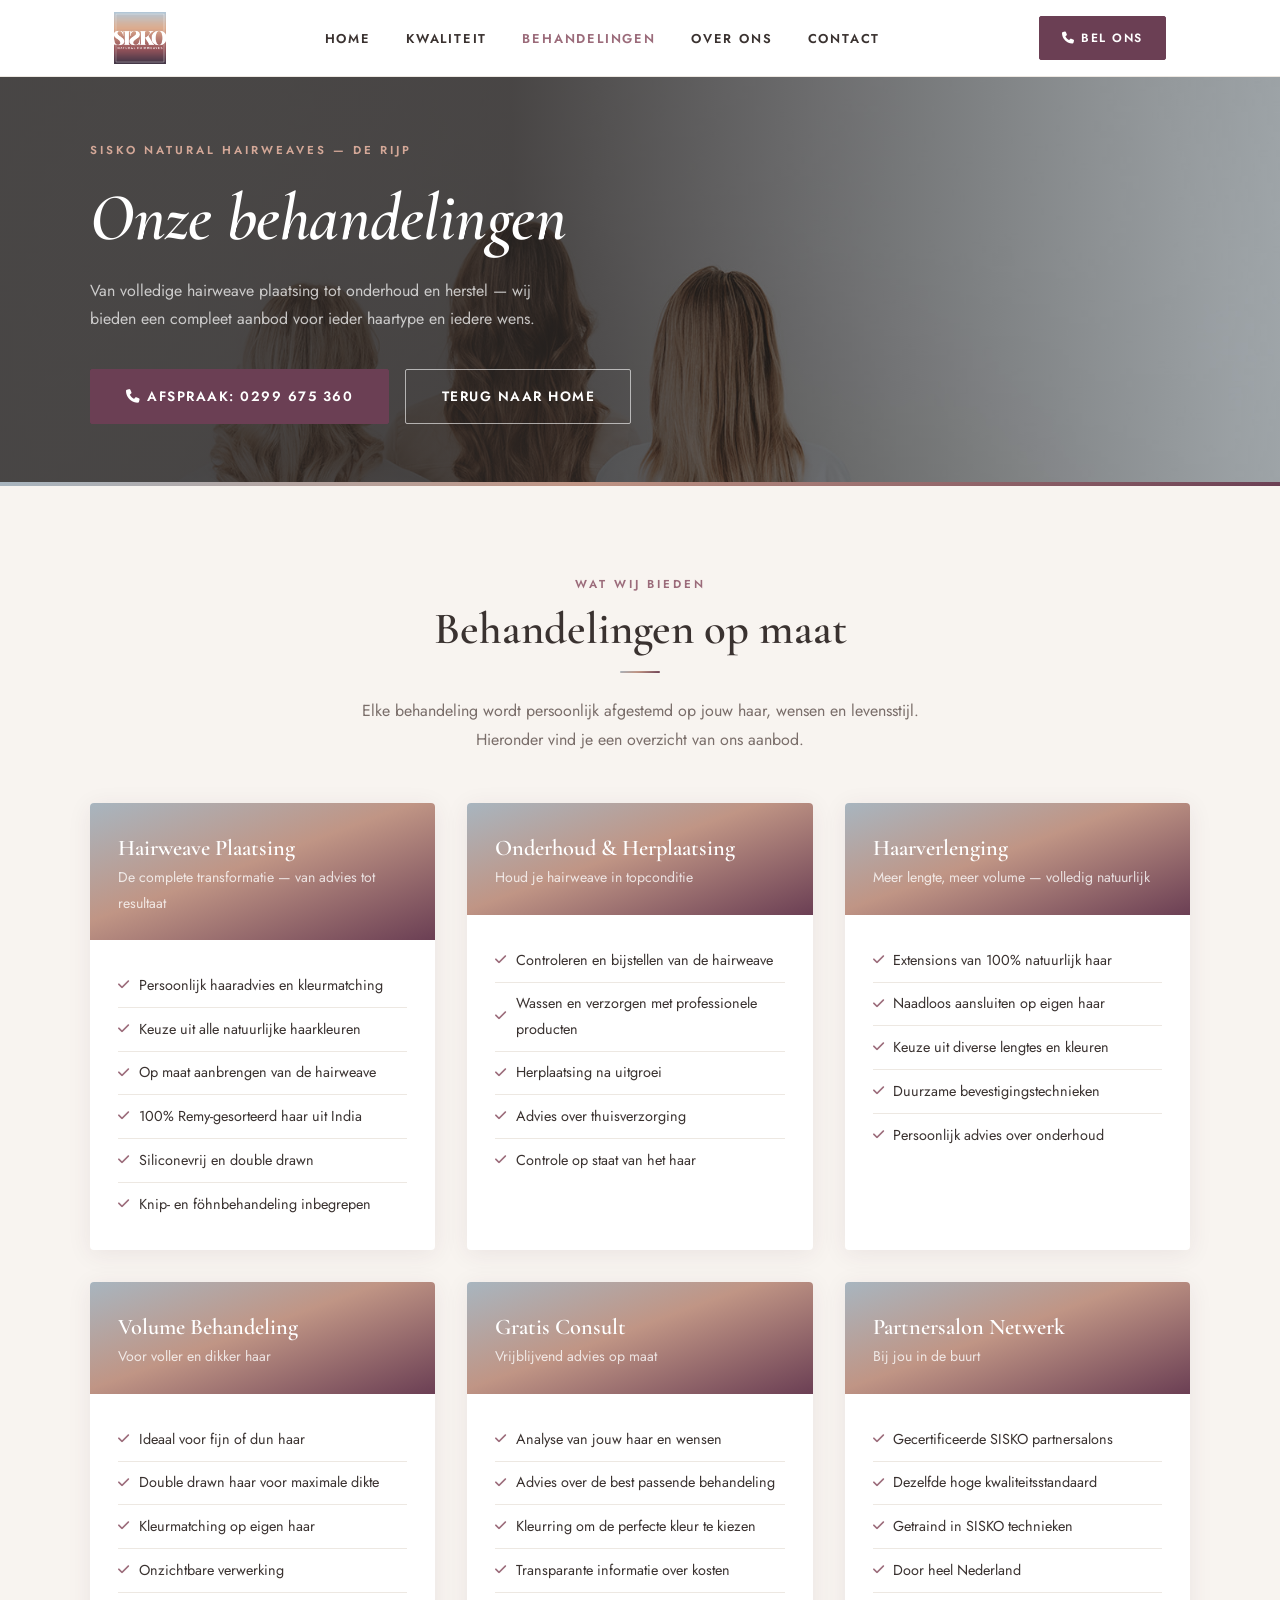
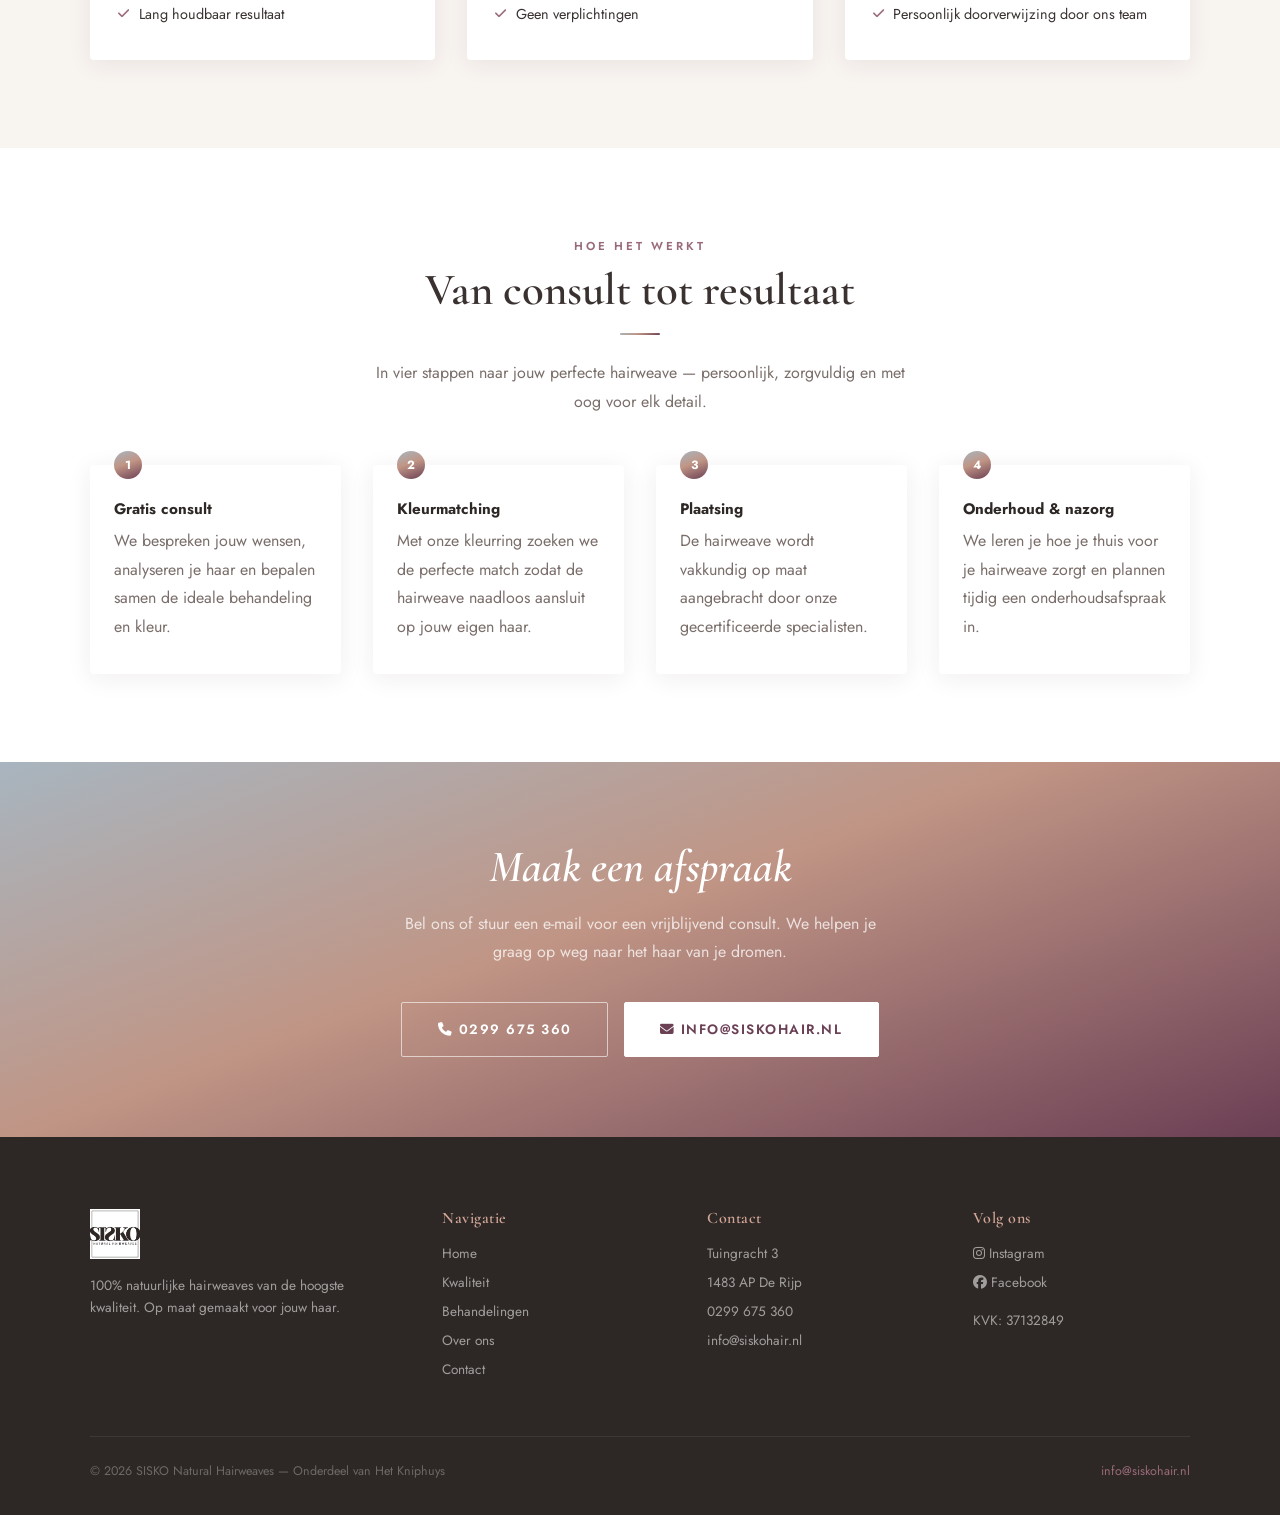
==== behandelingen.html @ 674715ca "Initiële website SISKO Natural Hairweaves Homepage en behandelingenpagina met echt logo, merkfoto's " ====
<!DOCTYPE html>
<html lang="nl">
<head>
  <meta charset="UTF-8" />
  <meta name="viewport" content="width=device-width, initial-scale=1.0" />
  <title>Hairweave Behandelingen — SISKO Natural Hairweaves De Rijp</title>
  <meta name="description" content="Ontdek alle hairweave behandelingen van SISKO Natural Hairweaves in De Rijp. Van plaatsing tot onderhoud — 100% natuurlijk haar op maat. Bel 0299 675 360." />
  <link rel="preconnect" href="https://fonts.googleapis.com" />
  <link rel="preconnect" href="https://fonts.gstatic.com" crossorigin />
  <link href="https://fonts.googleapis.com/css2?family=Cormorant+Garamond:ital,wght@0,400;0,600;1,400;1,600&family=Jost:wght@400;500;600;700&display=swap" rel="stylesheet" />
  <link rel="stylesheet" href="https://cdnjs.cloudflare.com/ajax/libs/font-awesome/6.5.1/css/all.min.css" />
  <link rel="stylesheet" href="style.css" />
</head>
<body>

  <!-- ═══════════ HEADER ═══════════ -->
  <header class="site-header">
    <div class="nav-inner">
      <a href="index.html" class="nav-logo">
        <img src="logo.png" alt="SISKO Natural Hairweaves" />
      </a>
      <nav aria-label="Hoofdnavigatie">
        <ul class="nav-links">
          <li><a href="index.html">Home</a></li>
          <li><a href="index.html#kwaliteit">Kwaliteit</a></li>
          <li><a href="behandelingen.html" class="actief">Behandelingen</a></li>
          <li><a href="index.html#over">Over ons</a></li>
          <li><a href="index.html#contact">Contact</a></li>
        </ul>
      </nav>
      <a href="tel:0299675360" class="btn btn-primary" style="font-size:.75rem;padding:.65rem 1.4rem;"><i class="fa-solid fa-phone"></i> Bel ons</a>
    </div>
  </header>

  <!-- ═══════════ HERO ═══════════ -->
  <section class="hero sub-hero">
    <div class="hero-bg" style="background-image: url('modellen.jpg'); background-position: center 25%;"></div>
    <div class="hero-overlay"></div>
    <div class="hero-content">
      <span class="hero-eyebrow">SISKO Natural Hairweaves — De Rijp</span>
      <h1>Onze behandelingen</h1>
      <p>Van volledige hairweave plaatsing tot onderhoud en herstel — wij bieden een compleet aanbod voor ieder haartype en iedere wens.</p>
      <div class="hero-knoppen">
        <a href="tel:0299675360" class="btn btn-primary"><i class="fa-solid fa-phone"></i> Afspraak: 0299 675 360</a>
        <a href="index.html" class="btn btn-outline">Terug naar home</a>
      </div>
    </div>
  </section>

  <div class="gradient-bar"></div>

  <!-- ═══════════ BEHANDELINGEN ═══════════ -->
  <section class="sectie sectie-creme">
    <div class="container">
      <span class="sectie-label" style="display:block;text-align:center;">Wat wij bieden</span>
      <h2 class="sectie-titel">Behandelingen op maat</h2>
      <div class="divider"></div>
      <p class="sectie-ondertitel">Elke behandeling wordt persoonlijk afgestemd op jouw haar, wensen en levensstijl. Hieronder vind je een overzicht van ons aanbod.</p>

      <div class="behandelingen-grid">

        <!-- HAIRWEAVE PLAATSING -->
        <div class="behandeling-kaart">
          <div class="behandeling-header">
            <h3>Hairweave Plaatsing</h3>
            <p>De complete transformatie — van advies tot resultaat</p>
          </div>
          <div class="behandeling-body">
            <ul>
              <li><i class="fa-solid fa-check"></i> Persoonlijk haaradvies en kleurmatching</li>
              <li><i class="fa-solid fa-check"></i> Keuze uit alle natuurlijke haarkleuren</li>
              <li><i class="fa-solid fa-check"></i> Op maat aanbrengen van de hairweave</li>
              <li><i class="fa-solid fa-check"></i> 100% Remy-gesorteerd haar uit India</li>
              <li><i class="fa-solid fa-check"></i> Siliconevrij en double drawn</li>
              <li><i class="fa-solid fa-check"></i> Knip- en föhnbehandeling inbegrepen</li>
            </ul>
          </div>
        </div>

        <!-- ONDERHOUD -->
        <div class="behandeling-kaart">
          <div class="behandeling-header">
            <h3>Onderhoud &amp; Herplaatsing</h3>
            <p>Houd je hairweave in topconditie</p>
          </div>
          <div class="behandeling-body">
            <ul>
              <li><i class="fa-solid fa-check"></i> Controleren en bijstellen van de hairweave</li>
              <li><i class="fa-solid fa-check"></i> Wassen en verzorgen met professionele producten</li>
              <li><i class="fa-solid fa-check"></i> Herplaatsing na uitgroei</li>
              <li><i class="fa-solid fa-check"></i> Advies over thuisverzorging</li>
              <li><i class="fa-solid fa-check"></i> Controle op staat van het haar</li>
            </ul>
          </div>
        </div>

        <!-- HAARVERLENGING -->
        <div class="behandeling-kaart">
          <div class="behandeling-header">
            <h3>Haarverlenging</h3>
            <p>Meer lengte, meer volume — volledig natuurlijk</p>
          </div>
          <div class="behandeling-body">
            <ul>
              <li><i class="fa-solid fa-check"></i> Extensions van 100% natuurlijk haar</li>
              <li><i class="fa-solid fa-check"></i> Naadloos aansluiten op eigen haar</li>
              <li><i class="fa-solid fa-check"></i> Keuze uit diverse lengtes en kleuren</li>
              <li><i class="fa-solid fa-check"></i> Duurzame bevestigingstechnieken</li>
              <li><i class="fa-solid fa-check"></i> Persoonlijk advies over onderhoud</li>
            </ul>
          </div>
        </div>

        <!-- VOLUME BEHANDELING -->
        <div class="behandeling-kaart">
          <div class="behandeling-header">
            <h3>Volume Behandeling</h3>
            <p>Voor voller en dikker haar</p>
          </div>
          <div class="behandeling-body">
            <ul>
              <li><i class="fa-solid fa-check"></i> Ideaal voor fijn of dun haar</li>
              <li><i class="fa-solid fa-check"></i> Double drawn haar voor maximale dikte</li>
              <li><i class="fa-solid fa-check"></i> Kleurmatching op eigen haar</li>
              <li><i class="fa-solid fa-check"></i> Onzichtbare verwerking</li>
              <li><i class="fa-solid fa-check"></i> Lang houdbaar resultaat</li>
            </ul>
          </div>
        </div>

        <!-- CONSULT -->
        <div class="behandeling-kaart">
          <div class="behandeling-header">
            <h3>Gratis Consult</h3>
            <p>Vrijblijvend advies op maat</p>
          </div>
          <div class="behandeling-body">
            <ul>
              <li><i class="fa-solid fa-check"></i> Analyse van jouw haar en wensen</li>
              <li><i class="fa-solid fa-check"></i> Advies over de best passende behandeling</li>
              <li><i class="fa-solid fa-check"></i> Kleurring om de perfecte kleur te kiezen</li>
              <li><i class="fa-solid fa-check"></i> Transparante informatie over kosten</li>
              <li><i class="fa-solid fa-check"></i> Geen verplichtingen</li>
            </ul>
          </div>
        </div>

        <!-- PARTNERSALON -->
        <div class="behandeling-kaart">
          <div class="behandeling-header">
            <h3>Partnersalon Netwerk</h3>
            <p>Bij jou in de buurt</p>
          </div>
          <div class="behandeling-body">
            <ul>
              <li><i class="fa-solid fa-check"></i> Gecertificeerde SISKO partnersalons</li>
              <li><i class="fa-solid fa-check"></i> Dezelfde hoge kwaliteitsstandaard</li>
              <li><i class="fa-solid fa-check"></i> Getraind in SISKO technieken</li>
              <li><i class="fa-solid fa-check"></i> Door heel Nederland</li>
              <li><i class="fa-solid fa-check"></i> Persoonlijk doorverwijzing door ons team</li>
            </ul>
          </div>
        </div>

      </div>
    </div>
  </section>

  <!-- ═══════════ HET PROCES ═══════════ -->
  <section class="sectie">
    <div class="container">
      <span class="sectie-label" style="display:block;text-align:center;">Hoe het werkt</span>
      <h2 class="sectie-titel">Van consult tot resultaat</h2>
      <div class="divider"></div>
      <p class="sectie-ondertitel">In vier stappen naar jouw perfecte hairweave — persoonlijk, zorgvuldig en met oog voor elk detail.</p>
      <div class="stappen-grid">
        <div class="stap">
          <h3>Gratis consult</h3>
          <p>We bespreken jouw wensen, analyseren je haar en bepalen samen de ideale behandeling en kleur.</p>
        </div>
        <div class="stap">
          <h3>Kleurmatching</h3>
          <p>Met onze kleurring zoeken we de perfecte match zodat de hairweave naadloos aansluit op jouw eigen haar.</p>
        </div>
        <div class="stap">
          <h3>Plaatsing</h3>
          <p>De hairweave wordt vakkundig op maat aangebracht door onze gecertificeerde specialisten.</p>
        </div>
        <div class="stap">
          <h3>Onderhoud &amp; nazorg</h3>
          <p>We leren je hoe je thuis voor je hairweave zorgt en plannen tijdig een onderhoudsafspraak in.</p>
        </div>
      </div>
    </div>
  </section>

  <!-- ═══════════ CTA ═══════════ -->
  <section class="cta-banner">
    <div class="container">
      <h2>Maak een afspraak</h2>
      <p>Bel ons of stuur een e-mail voor een vrijblijvend consult. We helpen je graag op weg naar het haar van je dromen.</p>
      <div class="cta-knoppen">
        <a href="tel:0299675360" class="btn btn-outline"><i class="fa-solid fa-phone"></i> 0299 675 360</a>
        <a href="mailto:info@siskohair.nl" class="btn" style="background:var(--kleur-wit);color:var(--kleur-mauve);border:1.5px solid var(--kleur-wit);font-size:.85rem;letter-spacing:1.5px;text-transform:uppercase;font-weight:600;padding:.9rem 2.2rem;border-radius:2px;"><i class="fa-solid fa-envelope"></i> info@siskohair.nl</a>
      </div>
    </div>
  </section>

  <!-- ═══════════ FOOTER ═══════════ -->
  <footer class="site-footer">
    <div class="footer-inner">
      <div class="footer-kolom">
        <img src="logo.png" alt="SISKO Natural Hairweaves" class="footer-logo" />
        <p>100% natuurlijke hairweaves van de hoogste kwaliteit. Op maat gemaakt voor jouw haar.</p>
      </div>
      <div class="footer-kolom">
        <h4>Navigatie</h4>
        <ul>
          <li><a href="index.html">Home</a></li>
          <li><a href="index.html#kwaliteit">Kwaliteit</a></li>
          <li><a href="behandelingen.html">Behandelingen</a></li>
          <li><a href="index.html#over">Over ons</a></li>
          <li><a href="index.html#contact">Contact</a></li>
        </ul>
      </div>
      <div class="footer-kolom">
        <h4>Contact</h4>
        <ul>
          <li>Tuingracht 3</li>
          <li>1483 AP De Rijp</li>
          <li><a href="tel:0299675360">0299 675 360</a></li>
          <li><a href="mailto:info@siskohair.nl">info@siskohair.nl</a></li>
        </ul>
      </div>
      <div class="footer-kolom">
        <h4>Volg ons</h4>
        <ul>
          <li><a href="https://www.instagram.com/siskohairweaves" target="_blank" rel="noopener"><i class="fa-brands fa-instagram"></i> Instagram</a></li>
          <li><a href="https://www.facebook.com/siskohairweaves" target="_blank" rel="noopener"><i class="fa-brands fa-facebook"></i> Facebook</a></li>
        </ul>
        <p style="margin-top:1rem;">KVK: 37132849</p>
      </div>
    </div>
    <div class="footer-bottom">
      <span>&copy; 2026 SISKO Natural Hairweaves — Onderdeel van Het Kniphuys</span>
      <span><a href="mailto:info@siskohair.nl">info@siskohair.nl</a></span>
    </div>
  </footer>

</body>
</html>
---- style.css ----
/* ================================
   SISKO Natural Hairweaves — Stijlen
   ================================ */

*, *::before, *::after {
  box-sizing: border-box;
  margin: 0;
  padding: 0;
}

:root {
  /* Kleuren gebaseerd op logo gradient */
  --kleur-blauwgrijs:  #a8b5bf;
  --kleur-rose:        #c09585;
  --kleur-mauve:       #6b3f54;
  --kleur-mauve-diep:  #4a2a3a;

  /* Accentkleuren */
  --kleur-accent:      #9b6b7a;
  --kleur-accent-licht:#d4a898;
  --kleur-blush:       #e8d5cd;

  /* Achtergronden */
  --kleur-creme:       #f8f4f0;
  --kleur-creme2:      #ede8e2;
  --kleur-wit:         #ffffff;

  /* Tekst */
  --kleur-donker:      #2d2826;
  --kleur-tekst:       #3a3230;
  --kleur-subtekst:    #7a6e6a;

  /* Logo gradient als CSS */
  --gradient-logo: linear-gradient(160deg, #a8b5bf 0%, #c09585 45%, #6b3f54 100%);
  --gradient-zacht: linear-gradient(160deg, #c8d0d6 0%, #d4b0a0 50%, #8b5570 100%);

  --font-hoofd:   'Cormorant Garamond', 'Playfair Display', Georgia, serif;
  --font-tekst:   'Jost', 'Open Sans', Arial, sans-serif;
  --radius:       4px;
  --schaduw:      0 4px 24px rgba(74,42,58,0.08);
}

html { scroll-behavior: smooth; }

body {
  font-family: var(--font-tekst);
  color: var(--kleur-tekst);
  background: var(--kleur-wit);
  line-height: 1.75;
}

/* ── Typografie ────────────────────────────── */
h1, h2, h3, h4 {
  font-family: var(--font-hoofd);
  line-height: 1.15;
  font-weight: 600;
}

h1 { font-size: clamp(2.4rem, 6vw, 4.2rem); letter-spacing: -.5px; }
h2 { font-size: clamp(1.8rem, 4vw, 2.8rem); margin-bottom: 1rem; }
h3 { font-size: 1.3rem; margin-bottom: .5rem; }

p { margin-bottom: 1rem; color: var(--kleur-subtekst); line-height: 1.8; }
p:last-child { margin-bottom: 0; }

a { color: var(--kleur-accent); text-decoration: none; transition: color .2s; }
a:hover { color: var(--kleur-mauve); text-decoration: underline; }

/* ── Knoppen ───────────────────────────────── */
.btn {
  display: inline-block;
  padding: .9rem 2.2rem;
  border-radius: 2px;
  font-family: var(--font-tekst);
  font-size: .85rem;
  font-weight: 600;
  letter-spacing: 1.5px;
  text-transform: uppercase;
  cursor: pointer;
  transition: all .25s ease;
  text-decoration: none;
}

.btn-primary {
  background: var(--kleur-mauve);
  color: var(--kleur-wit);
  border: 1.5px solid var(--kleur-mauve);
}
.btn-primary:hover {
  background: var(--kleur-mauve-diep);
  border-color: var(--kleur-mauve-diep);
  color: var(--kleur-wit);
  text-decoration: none;
}

.btn-outline {
  background: transparent;
  color: var(--kleur-wit);
  border: 1.5px solid rgba(255,255,255,.6);
}
.btn-outline:hover {
  background: var(--kleur-wit);
  border-color: var(--kleur-wit);
  color: var(--kleur-mauve);
  text-decoration: none;
}

.btn-donker-outline {
  background: transparent;
  color: var(--kleur-mauve);
  border: 1.5px solid var(--kleur-mauve);
}
.btn-donker-outline:hover {
  background: var(--kleur-mauve);
  color: var(--kleur-wit);
  text-decoration: none;
}

/* ── Header ────────────────────────────────── */
.site-header {
  position: sticky;
  top: 0;
  z-index: 100;
  background: var(--kleur-wit);
  border-bottom: 1px solid var(--kleur-creme2);
}

.nav-inner {
  max-width: 1100px;
  margin: 0 auto;
  padding: 0 1.5rem;
  display: flex;
  align-items: center;
  justify-content: space-between;
  height: 76px;
}

.nav-logo img {
  height: 52px;
  width: auto;
  display: block;
}

.nav-links {
  list-style: none;
  display: flex;
  gap: 2.2rem;
}

.nav-links a {
  color: var(--kleur-tekst);
  font-size: .8rem;
  font-weight: 600;
  letter-spacing: 1.8px;
  text-transform: uppercase;
  transition: color .2s;
}
.nav-links a:hover,
.nav-links a.actief {
  color: var(--kleur-accent);
  text-decoration: none;
}

/* ── Hero ──────────────────────────────────── */
.hero {
  position: relative;
  display: flex;
  align-items: center;
  min-height: 90vh;
  overflow: hidden;
  padding: 3rem 1.5rem;
}

.hero-bg {
  position: absolute;
  inset: 0;
  background-size: cover;
  background-position: center;
}

.hero-overlay {
  position: absolute;
  inset: 0;
  background: linear-gradient(to right,
    rgba(45,40,38,.82) 40%,
    rgba(45,40,38,.2));
}

.hero-content {
  position: relative;
  max-width: 1100px;
  margin: 0 auto;
  width: 100%;
}

.hero-eyebrow {
  display: inline-block;
  font-size: .72rem;
  font-weight: 600;
  letter-spacing: 3px;
  text-transform: uppercase;
  color: var(--kleur-accent-licht);
  margin-bottom: 1.2rem;
}

.hero h1 {
  color: var(--kleur-wit);
  max-width: 560px;
  margin-bottom: 1.25rem;
  font-style: italic;
}

.hero p {
  color: rgba(255,255,255,.72);
  font-size: 1rem;
  max-width: 460px;
  margin-bottom: 2.2rem;
  line-height: 1.8;
}

.hero-knoppen {
  display: flex;
  gap: 1rem;
  flex-wrap: wrap;
}

/* ── Gradient divider ──────────────────────── */
.gradient-bar {
  height: 4px;
  background: var(--gradient-logo);
  width: 100%;
}

/* ── Secties ───────────────────────────────── */
.sectie {
  padding: 5.5rem 1.5rem;
}
.sectie-creme  { background: var(--kleur-creme); }
.sectie-creme2 { background: var(--kleur-creme2); }

.container {
  max-width: 1100px;
  margin: 0 auto;
}

.sectie-label {
  display: inline-block;
  font-size: .72rem;
  font-weight: 600;
  letter-spacing: 3px;
  text-transform: uppercase;
  color: var(--kleur-accent);
  margin-bottom: .6rem;
}

.sectie-titel { text-align: center; }

.sectie-ondertitel {
  text-align: center;
  max-width: 560px;
  margin: .5rem auto 3rem;
  font-size: 1rem;
  color: var(--kleur-subtekst);
}

.divider {
  width: 40px;
  height: 2px;
  background: var(--gradient-logo);
  margin: .75rem auto 1.5rem;
  border-radius: 1px;
}
.divider-links { margin-left: 0; }

/* ── Kenmerken grid ────────────────────────── */
.kenmerken-grid {
  display: grid;
  grid-template-columns: repeat(auto-fit, minmax(220px, 1fr));
  gap: 2rem;
}

.kenmerk {
  text-align: center;
  padding: 2.2rem 1.5rem;
  background: var(--kleur-wit);
  border-radius: var(--radius);
  box-shadow: var(--schaduw);
  transition: transform .2s;
}
.kenmerk:hover { transform: translateY(-3px); }

.kenmerk-icoon {
  width: 52px;
  height: 52px;
  border-radius: 50%;
  background: var(--gradient-logo);
  display: flex;
  align-items: center;
  justify-content: center;
  margin: 0 auto 1.2rem;
  color: var(--kleur-wit);
  font-size: 1.2rem;
}

.kenmerk h3 {
  font-size: 1rem;
  font-family: var(--font-tekst);
  font-weight: 700;
  letter-spacing: .5px;
  color: var(--kleur-donker);
  margin-bottom: .5rem;
}
.kenmerk p {
  font-size: .88rem;
  margin: 0;
}

/* ── Behandelingen grid ────────────────────── */
.behandelingen-grid {
  display: grid;
  grid-template-columns: repeat(auto-fit, minmax(300px, 1fr));
  gap: 2rem;
}

.behandeling-kaart {
  background: var(--kleur-wit);
  border-radius: var(--radius);
  overflow: hidden;
  box-shadow: var(--schaduw);
  transition: transform .2s, box-shadow .2s;
}
.behandeling-kaart:hover {
  transform: translateY(-4px);
  box-shadow: 0 12px 36px rgba(74,42,58,0.14);
}

.behandeling-header {
  padding: 2rem 1.75rem 1.5rem;
  background: var(--gradient-logo);
  color: var(--kleur-wit);
}
.behandeling-header h3 {
  font-family: var(--font-hoofd);
  font-size: 1.4rem;
  color: var(--kleur-wit);
  margin-bottom: .3rem;
}
.behandeling-header p {
  color: rgba(255,255,255,.78);
  font-size: .88rem;
  margin: 0;
}

.behandeling-body {
  padding: 1.5rem 1.75rem;
}
.behandeling-body ul {
  list-style: none;
  padding: 0;
}
.behandeling-body li {
  padding: .55rem 0;
  border-bottom: 1px solid var(--kleur-creme2);
  font-size: .9rem;
  color: var(--kleur-tekst);
  display: flex;
  align-items: center;
  gap: .6rem;
}
.behandeling-body li:last-child { border-bottom: none; }
.behandeling-body li i { color: var(--kleur-accent); font-size: .8rem; }

/* ── Over sectie ───────────────────────────── */
.over-grid {
  display: grid;
  grid-template-columns: 1fr 1fr;
  gap: 5rem;
  align-items: center;
}
.over-foto {
  border-radius: var(--radius);
  overflow: hidden;
  aspect-ratio: 4/5;
}
.over-foto img {
  width: 100%;
  height: 100%;
  object-fit: cover;
}

/* ── Kwaliteits badges ─────────────────────── */
.badges-grid {
  display: grid;
  grid-template-columns: repeat(auto-fit, minmax(180px, 1fr));
  gap: 1.2rem;
  margin-top: 2rem;
}
.badge {
  display: flex;
  align-items: center;
  gap: .75rem;
  padding: .75rem 1rem;
  background: var(--kleur-creme2);
  border-radius: var(--radius);
  font-size: .82rem;
  font-weight: 600;
  color: var(--kleur-mauve);
  letter-spacing: .3px;
}
.badge i { font-size: .9rem; }

/* ── CTA Banner ────────────────────────────── */
.cta-banner {
  background: var(--gradient-logo);
  color: var(--kleur-wit);
  text-align: center;
  padding: 5rem 1.5rem;
}
.cta-banner h2 {
  color: var(--kleur-wit);
  font-style: italic;
  margin-bottom: 1rem;
}
.cta-banner p {
  color: rgba(255,255,255,.75);
  margin-bottom: 2.2rem;
  max-width: 500px;
  margin-left: auto;
  margin-right: auto;
}
.cta-knoppen {
  display: flex;
  gap: 1rem;
  justify-content: center;
  flex-wrap: wrap;
}

/* ── Behandelingen hero (kleiner) ──────────── */
.sub-hero {
  min-height: 45vh;
  padding-top: 2rem;
  padding-bottom: 2rem;
}

/* ── Proces stappen ────────────────────────── */
.stappen-grid {
  display: grid;
  grid-template-columns: repeat(auto-fit, minmax(200px, 1fr));
  gap: 2rem;
  counter-reset: stap;
}
.stap {
  position: relative;
  padding: 2rem 1.5rem;
  background: var(--kleur-wit);
  border-radius: var(--radius);
  box-shadow: var(--schaduw);
  counter-increment: stap;
}
.stap::before {
  content: counter(stap);
  position: absolute;
  top: -14px;
  left: 1.5rem;
  width: 28px;
  height: 28px;
  background: var(--gradient-logo);
  color: var(--kleur-wit);
  border-radius: 50%;
  display: flex;
  align-items: center;
  justify-content: center;
  font-size: .75rem;
  font-weight: 700;
  line-height: 28px;
  text-align: center;
}
.stap h3 {
  font-family: var(--font-tekst);
  font-size: .95rem;
  font-weight: 700;
  color: var(--kleur-donker);
  margin-bottom: .5rem;
  margin-top: .3rem;
}

/* ── Footer ────────────────────────────────── */
.site-footer {
  background: var(--kleur-donker);
  color: rgba(255,255,255,.75);
  padding: 4.5rem 1.5rem 2rem;
}

.footer-inner {
  max-width: 1100px;
  margin: 0 auto;
  display: grid;
  grid-template-columns: 1.4fr 1fr 1fr 1fr;
  gap: 3rem;
  padding-bottom: 3rem;
  border-bottom: 1px solid rgba(255,255,255,.08);
}

.footer-logo {
  height: 50px;
  width: auto;
  margin-bottom: 1rem;
  display: block;
  filter: brightness(0) invert(1);
}

.footer-kolom h4 {
  font-family: var(--font-hoofd);
  font-size: 1rem;
  color: var(--kleur-accent-licht);
  margin-bottom: 1rem;
  letter-spacing: .5px;
}

.footer-kolom p,
.footer-kolom li {
  font-size: .85rem;
  color: rgba(255,255,255,.55);
  margin-bottom: .45rem;
  line-height: 1.6;
}

.footer-kolom ul { list-style: none; }

.footer-kolom a {
  color: rgba(255,255,255,.55);
  transition: color .2s;
}
.footer-kolom a:hover { color: var(--kleur-accent-licht); text-decoration: none; }

.footer-bottom {
  max-width: 1100px;
  margin: 1.5rem auto 0;
  display: flex;
  justify-content: space-between;
  align-items: center;
  font-size: .78rem;
  color: rgba(255,255,255,.3);
  flex-wrap: wrap;
  gap: .5rem;
}

/* ── Responsive ────────────────────────────── */
@media (max-width: 900px) {
  .footer-inner { grid-template-columns: 1fr 1fr; }
  .over-grid { grid-template-columns: 1fr; gap: 2.5rem; }
  .over-foto { aspect-ratio: 16/9; }
}

@media (max-width: 768px) {
  .nav-links { display: none; }
  .hero { min-height: 72vh; }
  .hero-knoppen { flex-direction: column; align-items: flex-start; }
  .sectie { padding: 3.5rem 1.25rem; }
}

@media (max-width: 520px) {
  .footer-inner { grid-template-columns: 1fr; gap: 2rem; }
  .footer-bottom { flex-direction: column; text-align: center; }
}
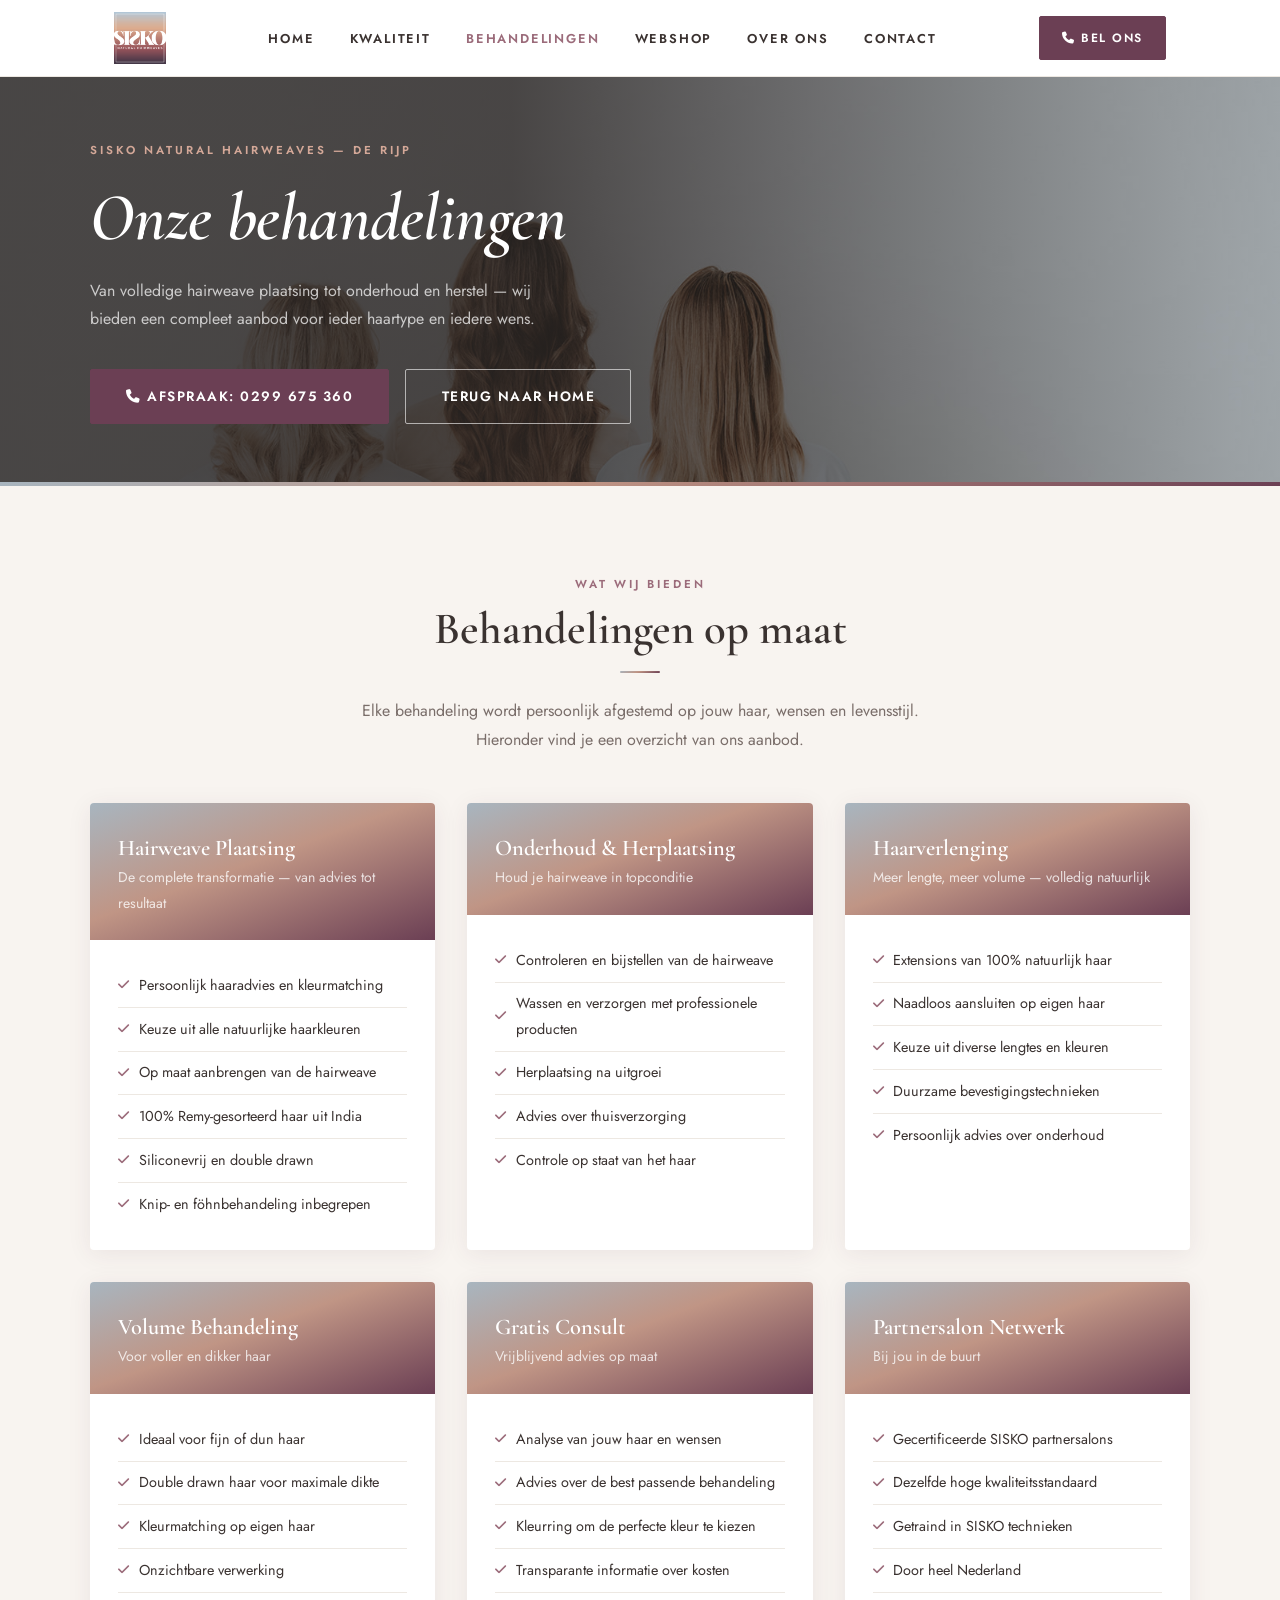
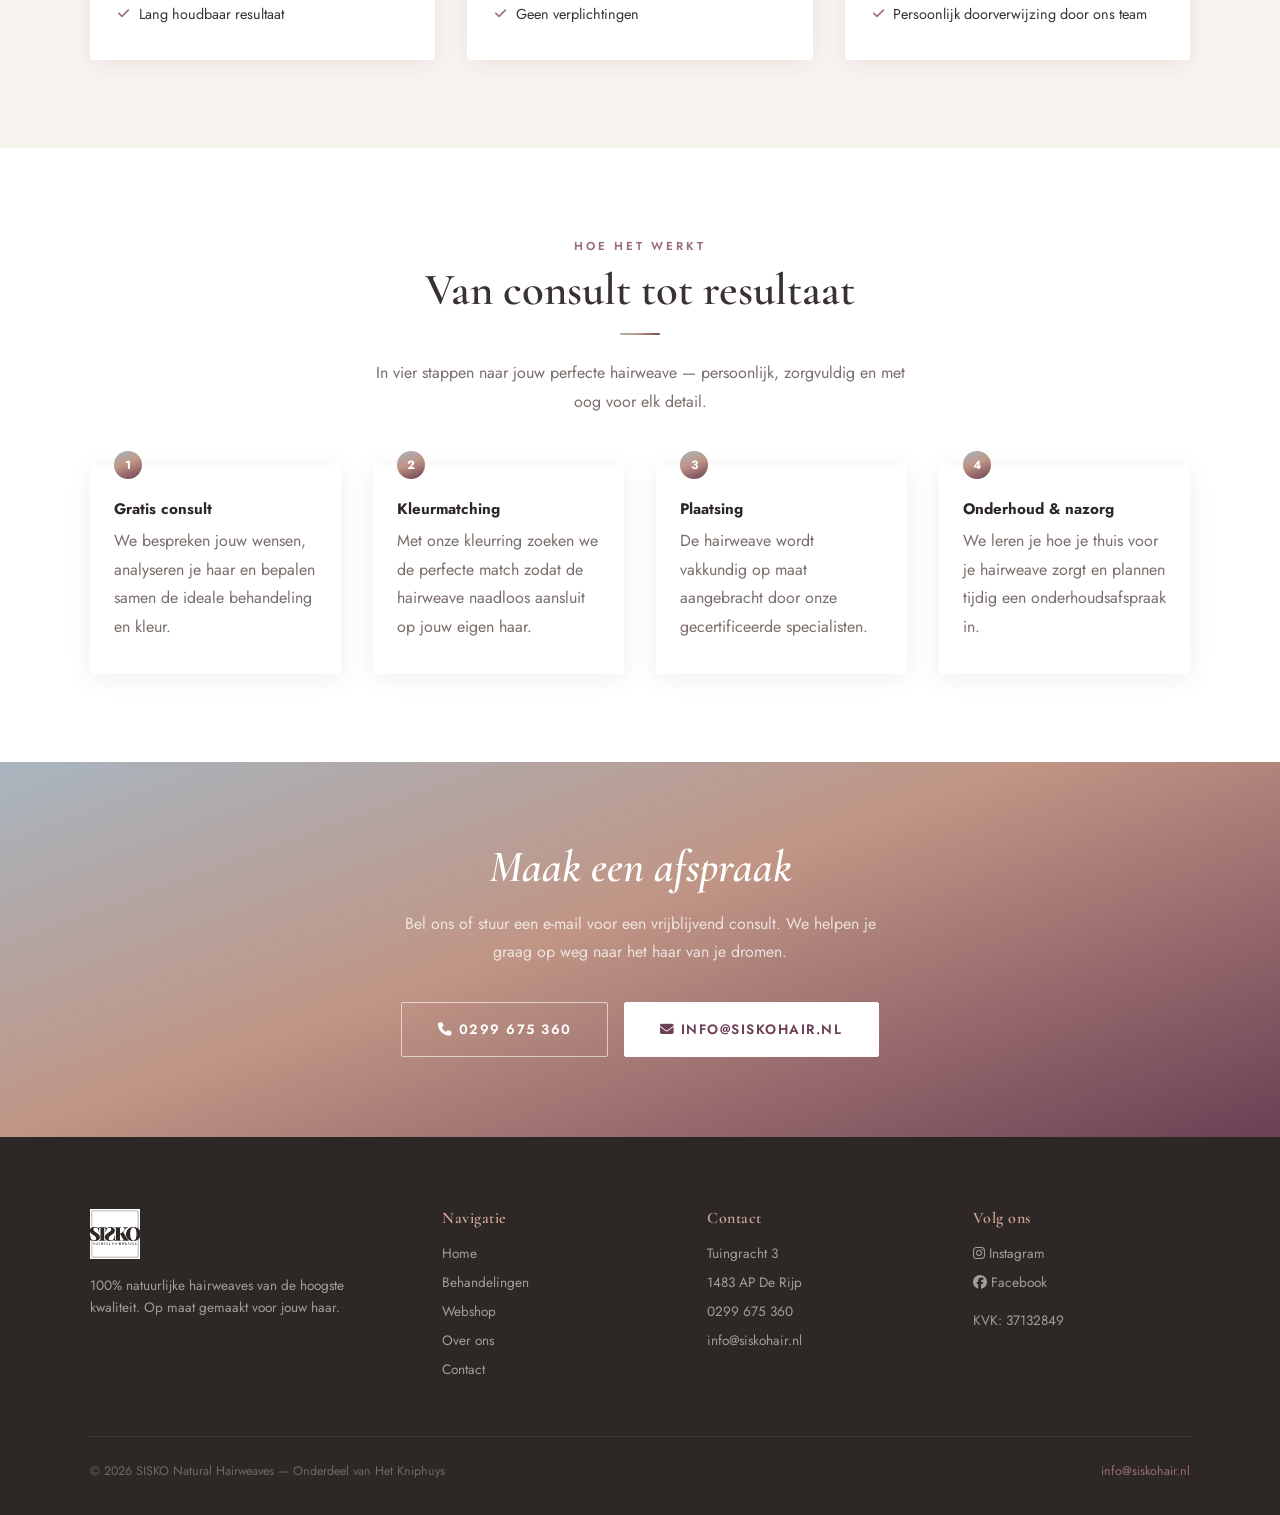
==== commit 002127ea: "Voeg webshop toe aan SISKO website - Nieuwe shop.html met volledig productoverzicht en categoriefilt" ====
--- a/behandelingen.html
+++ b/behandelingen.html
@@ -8,6 +8,8 @@
   <link rel="preconnect" href="https://fonts.googleapis.com" />
   <link rel="preconnect" href="https://fonts.gstatic.com" crossorigin />
   <link href="https://fonts.googleapis.com/css2?family=Cormorant+Garamond:ital,wght@0,400;0,600;1,400;1,600&family=Jost:wght@400;500;600;700&display=swap" rel="stylesheet" />
+  <link rel="icon" type="image/png" href="favicon.png" />
+  <link rel="apple-touch-icon" href="favicon.png" />
   <link rel="stylesheet" href="https://cdnjs.cloudflare.com/ajax/libs/font-awesome/6.5.1/css/all.min.css" />
   <link rel="stylesheet" href="style.css" />
 </head>
@@ -24,6 +26,7 @@
           <li><a href="index.html">Home</a></li>
           <li><a href="index.html#kwaliteit">Kwaliteit</a></li>
           <li><a href="behandelingen.html" class="actief">Behandelingen</a></li>
+          <li><a href="shop.html">Webshop</a></li>
           <li><a href="index.html#over">Over ons</a></li>
           <li><a href="index.html#contact">Contact</a></li>
         </ul>
@@ -217,8 +220,8 @@
         <h4>Navigatie</h4>
         <ul>
           <li><a href="index.html">Home</a></li>
-          <li><a href="index.html#kwaliteit">Kwaliteit</a></li>
           <li><a href="behandelingen.html">Behandelingen</a></li>
+          <li><a href="shop.html">Webshop</a></li>
           <li><a href="index.html#over">Over ons</a></li>
           <li><a href="index.html#contact">Contact</a></li>
         </ul>
--- a/style.css
+++ b/style.css
@@ -545,6 +545,165 @@
   gap: .5rem;
 }
 
+/* ── Shop preview grid ─────────────────────── */
+.shop-preview-grid {
+  display: grid;
+  grid-template-columns: repeat(auto-fit, minmax(300px, 1fr));
+  gap: 2rem;
+}
+
+/* ── Product kaart ─────────────────────────── */
+.product-kaart {
+  background: var(--kleur-wit);
+  border-radius: var(--radius);
+  box-shadow: var(--schaduw);
+  overflow: hidden;
+  transition: transform .2s, box-shadow .2s;
+  display: flex;
+  flex-direction: column;
+}
+.product-kaart:hover {
+  transform: translateY(-4px);
+  box-shadow: 0 12px 36px rgba(74,42,58,0.14);
+}
+
+.product-afbeelding {
+  position: relative;
+  aspect-ratio: 4/3;
+  overflow: hidden;
+  background: var(--kleur-creme);
+}
+.product-afbeelding img {
+  width: 100%;
+  height: 100%;
+  object-fit: cover;
+  transition: transform .4s ease;
+}
+.product-kaart:hover .product-afbeelding img {
+  transform: scale(1.04);
+}
+
+.product-badge {
+  position: absolute;
+  top: .85rem;
+  left: .85rem;
+  background: var(--kleur-mauve);
+  color: var(--kleur-wit);
+  font-size: .68rem;
+  font-weight: 700;
+  letter-spacing: 1.2px;
+  text-transform: uppercase;
+  padding: .3rem .75rem;
+  border-radius: 2px;
+}
+.product-badge-nieuw { background: var(--kleur-accent); }
+
+.product-info {
+  padding: 1.4rem 1.5rem 1.5rem;
+  flex: 1;
+  display: flex;
+  flex-direction: column;
+}
+
+.product-categorie {
+  font-size: .7rem;
+  font-weight: 700;
+  letter-spacing: 2px;
+  text-transform: uppercase;
+  color: var(--kleur-accent);
+  margin-bottom: .4rem;
+  display: block;
+}
+
+.product-info h3 {
+  font-family: var(--font-hoofd);
+  font-size: 1.2rem;
+  color: var(--kleur-donker);
+  margin-bottom: .5rem;
+}
+
+.product-info p {
+  font-size: .88rem;
+  color: var(--kleur-subtekst);
+  flex: 1;
+  margin-bottom: 1.2rem;
+}
+
+.product-footer {
+  display: flex;
+  align-items: center;
+  justify-content: space-between;
+  gap: 1rem;
+  margin-top: auto;
+}
+
+.product-prijs {
+  font-family: var(--font-hoofd);
+  font-size: 1.2rem;
+  font-weight: 600;
+  color: var(--kleur-mauve);
+}
+
+.btn-product {
+  display: inline-block;
+  padding: .55rem 1.2rem;
+  background: var(--kleur-mauve);
+  color: var(--kleur-wit);
+  border: 1.5px solid var(--kleur-mauve);
+  border-radius: 2px;
+  font-size: .75rem;
+  font-weight: 600;
+  letter-spacing: 1px;
+  text-transform: uppercase;
+  transition: all .2s;
+  text-decoration: none;
+  white-space: nowrap;
+}
+.btn-product:hover {
+  background: var(--kleur-mauve-diep);
+  border-color: var(--kleur-mauve-diep);
+  color: var(--kleur-wit);
+  text-decoration: none;
+}
+
+/* ── Webshop pagina ────────────────────────── */
+.shop-categorietabs {
+  display: flex;
+  gap: .5rem;
+  flex-wrap: wrap;
+  margin-bottom: 2.5rem;
+  justify-content: center;
+}
+
+.tab-btn {
+  padding: .6rem 1.4rem;
+  border: 1.5px solid var(--kleur-creme2);
+  background: var(--kleur-wit);
+  color: var(--kleur-subtekst);
+  border-radius: 50px;
+  font-size: .8rem;
+  font-weight: 600;
+  letter-spacing: .8px;
+  text-transform: uppercase;
+  cursor: pointer;
+  transition: all .2s;
+  font-family: var(--font-tekst);
+}
+.tab-btn:hover,
+.tab-btn.actief {
+  background: var(--kleur-mauve);
+  border-color: var(--kleur-mauve);
+  color: var(--kleur-wit);
+}
+
+.shop-grid {
+  display: grid;
+  grid-template-columns: repeat(auto-fill, minmax(280px, 1fr));
+  gap: 2rem;
+}
+
+.product-item[data-cat] { display: flex; }
+
 /* ── Responsive ────────────────────────────── */
 @media (max-width: 900px) {
   .footer-inner { grid-template-columns: 1fr 1fr; }
